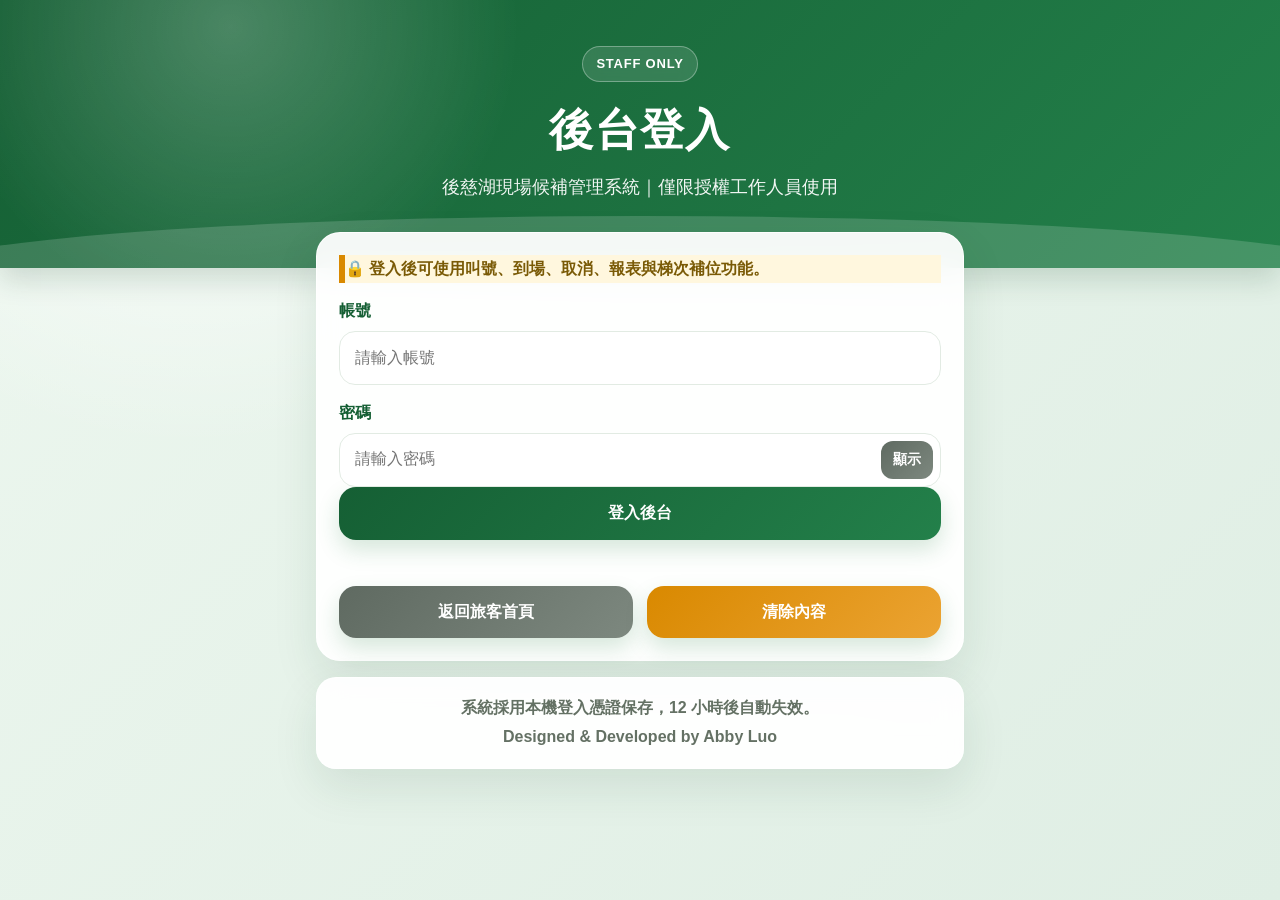
==== admin-login.html @ 8aed7c6f "Redesign admin login v14" ====
<!--
Houcihu Onsite Waitlist System
admin-login.html v14 Field Pro
Designed & Developed by Abby Luo
-->
<!DOCTYPE html>
<html lang="zh-Hant">
<head>
<meta charset="utf-8">
<meta name="viewport" content="width=device-width,initial-scale=1,viewport-fit=cover">
<meta name="theme-color" content="#155f34">
<meta name="author" content="Abby Luo">
<title>後慈湖｜後台登入</title>
<link rel="stylesheet" href="theme.css?v=14">
</head>
<body>
<header class="hero">
  <div class="hero__kicker">STAFF ONLY</div>
  <h1>後台登入</h1>
  <p>後慈湖現場候補管理系統｜僅限授權工作人員使用</p>
</header>

<main class="wrap narrow">
  <section class="card">
    <div class="notice" style="margin-bottom:16px">
      🔒 登入後可使用叫號、到場、取消、報表與梯次補位功能。
    </div>

    <form id="loginForm" novalidate>
      <div class="field">
        <label for="user">帳號</label>
        <input type="text" id="user" placeholder="請輸入帳號" autocomplete="username" required>
      </div>

      <div class="field">
        <label for="pass">密碼</label>
        <div style="position:relative">
          <input type="password" id="pass" placeholder="請輸入密碼" autocomplete="current-password" required style="padding-right:68px">
          <button type="button" class="smallbtn gray" onclick="togglePass()" style="position:absolute;right:8px;top:8px;min-height:38px;box-shadow:none">顯示</button>
        </div>
      </div>

      <button class="block" type="submit" id="loginBtn">登入後台</button>
    </form>

    <div id="msg" class="sub" style="min-height:24px;font-weight:950"></div>

    <div class="grid two" style="margin-top:14px">
      <a class="btn block gray" href="visitor.html">返回旅客首頁</a>
      <button type="button" class="block orange" onclick="clearBox()">清除內容</button>
    </div>
  </section>

  <section class="card compact">
    <div class="muted" style="text-align:center;font-weight:800;line-height:1.8">
      系統採用本機登入憑證保存，12 小時後自動失效。<br>
      Designed & Developed by Abby Luo
    </div>
  </section>
</main>

<script>
const ADMIN_USER = "admin";
const ADMIN_PASS = "1234";
const form = document.getElementById("loginForm");
const msg = document.getElementById("msg");
const loginBtn = document.getElementById("loginBtn");

(function autoCheck(){
  try{
    const raw = localStorage.getItem("houcihu_admin_token");
    if(!raw) return;
    const token = JSON.parse(raw);
    if(token.auth && Date.now() < token.expire){
      location.href = "admin.html";
    }
  }catch(error){
    localStorage.removeItem("houcihu_admin_token");
  }
})();

function showMsg(text, color){
  msg.innerText = text;
  msg.style.color = color;
}

function createToken(){
  const now = Date.now();
  localStorage.setItem("houcihu_admin_token", JSON.stringify({
    auth:true,
    time:now,
    expire:now + 12 * 60 * 60 * 1000
  }));
  localStorage.setItem("houcihu_admin_login", "yes");
}

function togglePass(){
  const p = document.getElementById("pass");
  const btn = event.currentTarget;
  p.type = p.type === "password" ? "text" : "password";
  btn.innerText = p.type === "password" ? "顯示" : "隱藏";
}

function clearBox(){
  document.getElementById("user").value = "";
  document.getElementById("pass").value = "";
  showMsg("", "#647164");
}

form.addEventListener("submit", function(event){
  event.preventDefault();
  const user = document.getElementById("user").value.trim();
  const pass = document.getElementById("pass").value.trim();

  loginBtn.disabled = true;
  loginBtn.innerText = "驗證中...";

  setTimeout(() => {
    if(user === ADMIN_USER && pass === ADMIN_PASS){
      createToken();
      showMsg("登入成功，跳轉中...", "#155f34");
      loginBtn.innerText = "登入成功";
      setTimeout(() => location.href = "admin.html", 450);
      return;
    }
    showMsg("帳號或密碼錯誤", "#cf2f2f");
    loginBtn.disabled = false;
    loginBtn.innerText = "登入後台";
  }, 350);
});
</script>
</body>
</html>
---- theme.css ----
/*
Houcihu Onsite Waitlist System
Unified visual system v14 Field Pro
Designed & Developed by Abby Luo
*/
:root{
  --forest:#155f34;
  --forest-2:#23804a;
  --forest-3:#e9f7ed;
  --lake:#2563c9;
  --sun:#d98900;
  --danger:#cf2f2f;
  --ink:#172617;
  --muted:#647164;
  --line:#e2ebe3;
  --paper:#ffffff;
  --bg-1:#edf7ef;
  --bg-2:#dfeee4;
  --soft:#f7fbf8;
  --shadow:0 18px 45px rgba(22,67,37,.10);
  --shadow-soft:0 10px 24px rgba(22,67,37,.08);
  --radius:24px;
  --radius-sm:16px;
  --safe-bottom:env(safe-area-inset-bottom,0px);
}
*{box-sizing:border-box;-webkit-tap-highlight-color:transparent}
html{font-size:16px;scroll-behavior:smooth}
body{
  margin:0;
  min-height:100vh;
  font-family:-apple-system,BlinkMacSystemFont,"Segoe UI","Noto Sans TC","Microsoft JhengHei",sans-serif;
  color:var(--ink);
  background:
    radial-gradient(circle at 15% 0%,rgba(255,255,255,.95),rgba(255,255,255,0) 28rem),
    linear-gradient(135deg,var(--bg-1),var(--bg-2));
  background-attachment:fixed;
  line-height:1.55;
}
a{color:inherit}
button,input,select{font:inherit}
button{touch-action:manipulation}
.hero{
  position:relative;
  overflow:hidden;
  color:#fff;
  text-align:center;
  padding:46px 18px 66px;
  background:
    radial-gradient(circle at 18% 10%,rgba(255,255,255,.22),transparent 18rem),
    linear-gradient(135deg,var(--forest),var(--forest-2));
  box-shadow:0 12px 26px rgba(15,64,33,.16);
}
.hero:after{
  content:"";
  position:absolute;
  inset:auto -8% -68px -8%;
  height:120px;
  background:rgba(255,255,255,.16);
  border-radius:50% 50% 0 0;
}
.hero__kicker{
  display:inline-flex;
  align-items:center;
  gap:8px;
  padding:7px 13px;
  border:1px solid rgba(255,255,255,.32);
  border-radius:999px;
  background:rgba(255,255,255,.12);
  font-size:13px;
  font-weight:900;
  letter-spacing:.06em;
  backdrop-filter:blur(8px);
}
.hero h1{position:relative;margin:14px 0 0;font-size:clamp(28px,5vw,44px);font-weight:950;letter-spacing:.03em;z-index:1}
.hero p{position:relative;margin:10px auto 0;max-width:720px;font-size:clamp(15px,2.2vw,18px);opacity:.94;z-index:1}
.wrap{width:min(1040px,100%);margin:-36px auto 0;padding:0 16px 32px;position:relative;z-index:2}
.wrap.narrow{width:min(680px,100%)}
.card{
  background:rgba(255,255,255,.94);
  border:1px solid rgba(255,255,255,.85);
  border-radius:var(--radius);
  padding:22px;
  margin-bottom:16px;
  box-shadow:var(--shadow);
  backdrop-filter:blur(14px);
}
.card.compact{padding:16px;border-radius:20px}
.section-title{display:flex;align-items:center;justify-content:space-between;gap:12px;margin:0 0 14px}
.section-title h2,h2.section-title{margin:0;color:var(--forest);font-size:22px;font-weight:950}
.muted{color:var(--muted)}
.notice{
  border-left:6px solid var(--sun);
  background:#fff7de;
  color:#7a5a06;
  font-weight:850;
  line-height:1.75;
}
.notice.danger{border-left-color:var(--danger);background:#fff0f0;color:#8c2020}
.grid{display:grid;gap:14px}.grid.two{grid-template-columns:repeat(2,minmax(0,1fr))}.grid.three{grid-template-columns:repeat(3,minmax(0,1fr))}.grid.four{grid-template-columns:repeat(4,minmax(0,1fr))}.grid.auto{grid-template-columns:repeat(auto-fit,minmax(190px,1fr))}
.kpi{display:flex;flex-direction:column;gap:6px;min-height:112px;justify-content:center}
.kpi span{color:var(--muted);font-weight:850;font-size:14px}.kpi b{font-size:clamp(30px,6vw,46px);font-weight:950;line-height:1}.kpi small{color:var(--muted);font-weight:750}
.big-number{font-size:clamp(62px,15vw,148px);font-weight:950;line-height:.95;text-align:center;color:var(--forest);letter-spacing:.02em;font-variant-numeric:tabular-nums}.big-number.flash{animation:pulse .7s ease}
.sub{text-align:center;color:var(--muted);font-weight:850;margin-top:8px}
.btn,button.btn,button{
  display:inline-flex;
  align-items:center;
  justify-content:center;
  gap:8px;
  min-height:52px;
  border:0;
  border-radius:17px;
  padding:14px 18px;
  color:#fff!important;
  -webkit-text-fill-color:#fff;
  background:linear-gradient(135deg,var(--forest),var(--forest-2));
  font-weight:950;
  text-decoration:none;
  cursor:pointer;
  box-shadow:0 10px 22px rgba(31,122,63,.18);
  transition:transform .14s ease,opacity .14s ease,box-shadow .14s ease;
}
.btn:active,button:active{transform:translateY(1px) scale(.985);box-shadow:0 6px 14px rgba(31,122,63,.14)}
button:disabled,.btn.disabled{opacity:.62;cursor:not-allowed}.btn.block,button.block{width:100%;display:flex}.btn.big,button.big{min-height:86px;font-size:20px;border-radius:22px;flex-direction:column}.btn small{display:block;font-size:12px;font-weight:700;opacity:.92;margin-top:3px}.blue{background:linear-gradient(135deg,#2563c9,#4383e3)!important}.orange{background:linear-gradient(135deg,#d98900,#eba332)!important}.red{background:linear-gradient(135deg,#cf2f2f,#e45a5a)!important}.gray{background:linear-gradient(135deg,#5f6a61,#7d887f)!important}
.field{margin:16px 0 0}.field label{display:block;margin-bottom:7px;color:var(--forest);font-weight:950}.field input,.field select{width:100%;min-height:54px;border:1px solid var(--line);border-radius:16px;background:#fff;padding:13px 15px;font-size:16px;outline:none;transition:border-color .16s ease,box-shadow .16s ease}.field input:focus,.field select:focus{border-color:var(--forest-2);box-shadow:0 0 0 4px rgba(35,128,74,.12)}
.choice-box{display:grid;gap:10px;margin-top:14px;padding:14px;border:1px solid var(--line);border-radius:18px;background:var(--soft)}.choice-box label{display:flex;gap:10px;align-items:flex-start;font-weight:800;color:#2f3b2f}.choice-box input{width:auto;margin-top:5px}
.table-wrap{overflow:auto;border-radius:18px;border:1px solid var(--line)}
table{width:100%;border-collapse:collapse;background:#fff;min-width:760px}th,td{padding:12px;border-bottom:1px solid var(--line);text-align:center;vertical-align:middle}th{background:#f3faf5;color:var(--forest);font-weight:950;position:sticky;top:0}tr:last-child td{border-bottom:0}.row-actions{display:flex;gap:8px;justify-content:center;flex-wrap:wrap}.smallbtn{min-height:38px;padding:8px 12px;border-radius:12px;font-size:14px;box-shadow:none}
.badge{display:inline-flex;align-items:center;justify-content:center;padding:6px 11px;border-radius:999px;font-size:13px;font-weight:950}.badge.waiting{background:#fff4cf;color:#8a6500}.badge.called{background:#e5efff;color:#245ec4}.badge.done{background:#e2f7e8;color:#19733c}.badge.cancel{background:#ffe3e3;color:#b52222}.badge.open{background:#e2f7e8;color:#19733c}.badge.closed{background:#ecefec;color:#647164}
.slot-card{border:1px solid var(--line);background:#fbfffc;border-radius:20px;padding:17px;text-align:center}.slot-card h3{margin:0 0 8px;font-size:22px;font-weight:950}.slot-card .state{font-size:24px;font-weight:950}.greenText{color:var(--forest)!important}.blueText{color:var(--lake)!important}.orangeText{color:var(--sun)!important}.redText{color:var(--danger)!important}.grayText{color:var(--muted)!important}
.mobile-list{display:grid;gap:10px}.list-item{display:flex;justify-content:space-between;gap:12px;align-items:center;border:1px solid var(--line);background:#fff;border-radius:18px;padding:14px;box-shadow:var(--shadow-soft)}.list-no{font-size:27px;font-weight:950;color:var(--forest)}.list-meta{font-size:14px;color:var(--muted);font-weight:750;margin-top:3px}.footer{text-align:center;color:var(--muted);font-size:13px;padding:12px 16px calc(24px + var(--safe-bottom))}
.topbar{display:flex;justify-content:space-between;gap:14px;align-items:flex-start;flex-wrap:wrap}.topbar h1{margin:0;font-size:clamp(28px,4vw,38px);font-weight:950}.searchbox{flex:1;min-width:230px}.searchbox input{width:100%;border:1px solid var(--line);border-radius:16px;padding:14px 16px;outline:none}.side-layout{display:grid;grid-template-columns:260px 1fr;min-height:100vh}.sidebar{background:linear-gradient(180deg,var(--forest),var(--forest-2));color:#fff;padding:24px;position:sticky;top:0;height:100vh}.brand{font-size:27px;font-weight:950;line-height:1.25}.brand small{display:block;margin-top:8px;font-size:13px;opacity:.9}.menu{display:grid;gap:10px;margin-top:24px}.menu a{padding:13px 14px;border-radius:15px;background:rgba(255,255,255,.12);color:#fff;text-decoration:none;font-weight:900}.main{padding:20px}
.calendar{display:grid;grid-template-columns:repeat(7,1fr);gap:8px}.dayname,.day{text-align:center;border-radius:14px;padding:10px 6px}.dayname{background:#f3faf5;color:var(--muted);font-weight:950}.day{min-height:66px;border:1px solid var(--line);display:flex;align-items:center;justify-content:center;flex-direction:column;font-weight:900;background:#fff}.day.today{border:2px solid var(--forest);background:#f1fff5}.day.close{background:#fff1f1;color:var(--danger);border-color:#ffd2d2}.day .note{font-size:12px;margin-top:3px;font-weight:950}
.toast{position:fixed;left:50%;bottom:calc(20px + var(--safe-bottom));transform:translateX(-50%);z-index:9999;padding:12px 16px;border-radius:999px;background:#172617;color:#fff;font-weight:900;box-shadow:var(--shadow);opacity:0;pointer-events:none;transition:.2s}.toast.show{opacity:1;bottom:calc(28px + var(--safe-bottom))}
@keyframes pulse{0%{transform:scale(1)}50%{transform:scale(1.055)}100%{transform:scale(1)}}
@media(max-width:900px){.side-layout{grid-template-columns:1fr}.sidebar{position:relative;height:auto}.menu{grid-template-columns:repeat(2,minmax(0,1fr))}.main{padding:16px}.grid.four,.grid.three{grid-template-columns:repeat(2,minmax(0,1fr))}.wrap{padding-left:14px;padding-right:14px}}
@media(max-width:620px){.hero{padding:34px 14px 58px}.wrap{margin-top:-30px}.card{padding:18px;border-radius:22px}.grid.two,.grid.three,.grid.four,.grid.auto{grid-template-columns:1fr}.btn.big,button.big{min-height:76px}.table-wrap{border-radius:14px}.list-item{align-items:flex-start;flex-direction:column}.row-actions{width:100%;display:grid;grid-template-columns:1fr 1fr}.smallbtn{width:100%}.calendar{gap:5px}.dayname,.day{font-size:13px;padding:8px 3px}.day{min-height:55px}.hero h1{font-size:28px}}
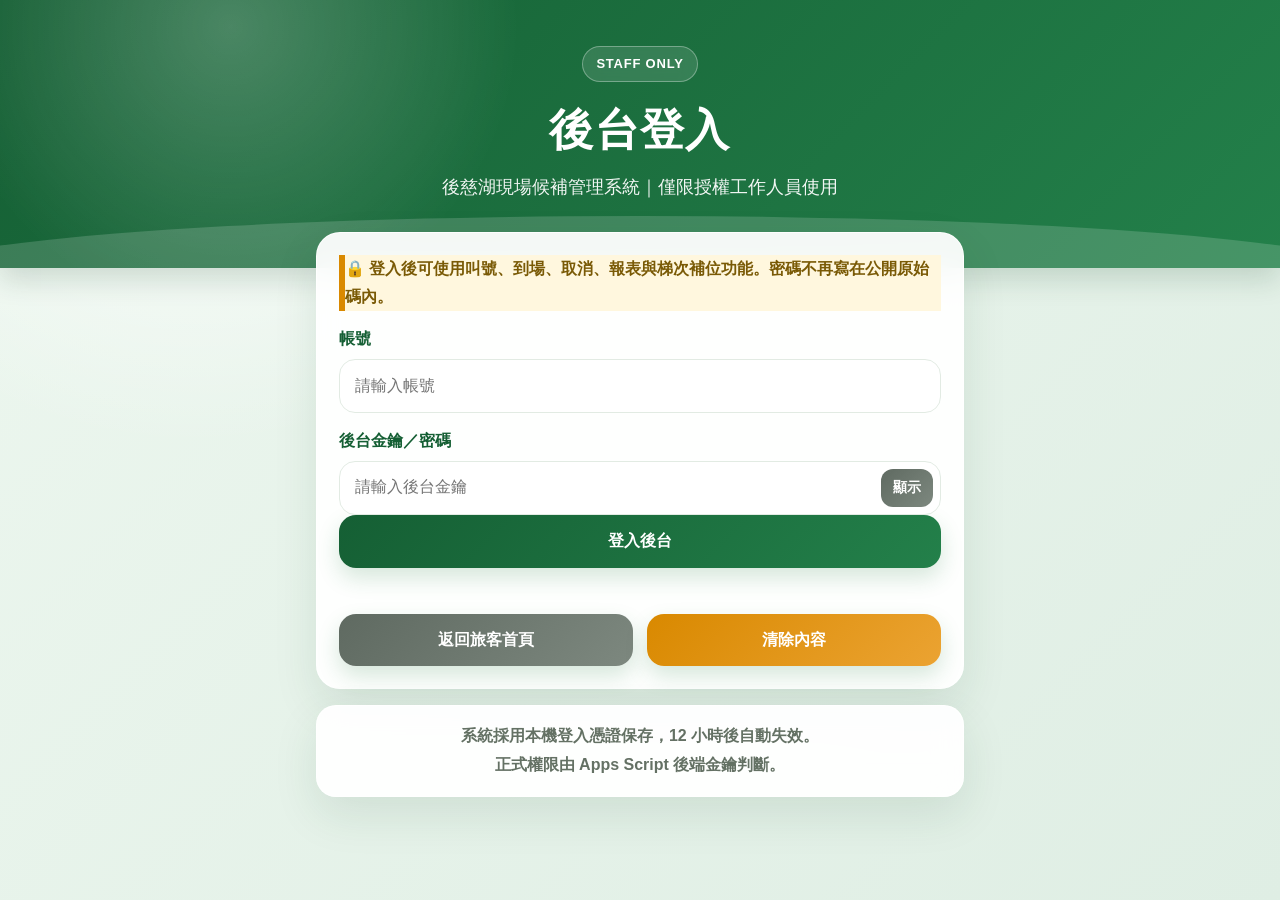
==== commit f298457a: "Remove hardcoded admin password from login page" ====
--- a/admin-login.html
+++ b/admin-login.html
@@ -1,6 +1,6 @@
 <!--
 Houcihu Onsite Waitlist System
-admin-login.html v14 Field Pro
+admin-login.html v14.3 Privacy Guard
 Designed & Developed by Abby Luo
 -->
 <!DOCTYPE html>
@@ -14,119 +14,35 @@
 <link rel="stylesheet" href="theme.css?v=14">
 </head>
 <body>
-<header class="hero">
-  <div class="hero__kicker">STAFF ONLY</div>
-  <h1>後台登入</h1>
-  <p>後慈湖現場候補管理系統｜僅限授權工作人員使用</p>
-</header>
-
+<header class="hero"><div class="hero__kicker">STAFF ONLY</div><h1>後台登入</h1><p>後慈湖現場候補管理系統｜僅限授權工作人員使用</p></header>
 <main class="wrap narrow">
   <section class="card">
-    <div class="notice" style="margin-bottom:16px">
-      🔒 登入後可使用叫號、到場、取消、報表與梯次補位功能。
-    </div>
-
+    <div class="notice" style="margin-bottom:16px">🔒 登入後可使用叫號、到場、取消、報表與梯次補位功能。密碼不再寫在公開原始碼內。</div>
     <form id="loginForm" novalidate>
-      <div class="field">
-        <label for="user">帳號</label>
-        <input type="text" id="user" placeholder="請輸入帳號" autocomplete="username" required>
-      </div>
-
-      <div class="field">
-        <label for="pass">密碼</label>
-        <div style="position:relative">
-          <input type="password" id="pass" placeholder="請輸入密碼" autocomplete="current-password" required style="padding-right:68px">
-          <button type="button" class="smallbtn gray" onclick="togglePass()" style="position:absolute;right:8px;top:8px;min-height:38px;box-shadow:none">顯示</button>
-        </div>
-      </div>
-
+      <div class="field"><label for="user">帳號</label><input type="text" id="user" placeholder="請輸入帳號" autocomplete="username" required></div>
+      <div class="field"><label for="pass">後台金鑰／密碼</label><div style="position:relative"><input type="password" id="pass" placeholder="請輸入後台金鑰" autocomplete="current-password" required style="padding-right:68px"><button type="button" class="smallbtn gray" onclick="togglePass(event)" style="position:absolute;right:8px;top:8px;min-height:38px;box-shadow:none">顯示</button></div></div>
       <button class="block" type="submit" id="loginBtn">登入後台</button>
     </form>
-
     <div id="msg" class="sub" style="min-height:24px;font-weight:950"></div>
-
-    <div class="grid two" style="margin-top:14px">
-      <a class="btn block gray" href="visitor.html">返回旅客首頁</a>
-      <button type="button" class="block orange" onclick="clearBox()">清除內容</button>
-    </div>
+    <div class="grid two" style="margin-top:14px"><a class="btn block gray" href="visitor.html">返回旅客首頁</a><button type="button" class="block orange" onclick="clearBox()">清除內容</button></div>
   </section>
-
-  <section class="card compact">
-    <div class="muted" style="text-align:center;font-weight:800;line-height:1.8">
-      系統採用本機登入憑證保存，12 小時後自動失效。<br>
-      Designed & Developed by Abby Luo
-    </div>
-  </section>
+  <section class="card compact"><div class="muted" style="text-align:center;font-weight:800;line-height:1.8">系統採用本機登入憑證保存，12 小時後自動失效。<br>正式權限由 Apps Script 後端金鑰判斷。</div></section>
 </main>
-
 <script>
-const ADMIN_USER = "admin";
-const ADMIN_PASS = "1234";
-const form = document.getElementById("loginForm");
-const msg = document.getElementById("msg");
-const loginBtn = document.getElementById("loginBtn");
-
-(function autoCheck(){
-  try{
-    const raw = localStorage.getItem("houcihu_admin_token");
-    if(!raw) return;
-    const token = JSON.parse(raw);
-    if(token.auth && Date.now() < token.expire){
-      location.href = "admin.html";
-    }
-  }catch(error){
-    localStorage.removeItem("houcihu_admin_token");
-  }
-})();
-
-function showMsg(text, color){
-  msg.innerText = text;
-  msg.style.color = color;
-}
-
-function createToken(){
-  const now = Date.now();
-  localStorage.setItem("houcihu_admin_token", JSON.stringify({
-    auth:true,
-    time:now,
-    expire:now + 12 * 60 * 60 * 1000
-  }));
-  localStorage.setItem("houcihu_admin_login", "yes");
-}
-
-function togglePass(){
-  const p = document.getElementById("pass");
-  const btn = event.currentTarget;
-  p.type = p.type === "password" ? "text" : "password";
-  btn.innerText = p.type === "password" ? "顯示" : "隱藏";
-}
-
-function clearBox(){
-  document.getElementById("user").value = "";
-  document.getElementById("pass").value = "";
-  showMsg("", "#647164");
-}
-
+const form = document.getElementById("loginForm"); const msg = document.getElementById("msg"); const loginBtn = document.getElementById("loginBtn");
+(function autoCheck(){ try{ const raw = localStorage.getItem("houcihu_admin_token"); if(!raw) return; const token = JSON.parse(raw); if(token.auth && Date.now() < token.expire && token.apiKey){ location.href = "admin.html"; } }catch(error){ localStorage.removeItem("houcihu_admin_token"); localStorage.removeItem("houcihu_admin_api_key"); } })();
+function showMsg(text, color){ msg.innerText = text; msg.style.color = color; }
+function createToken(apiKey){ const now = Date.now(); localStorage.setItem("houcihu_admin_token", JSON.stringify({ auth:true, time:now, expire:now + 12 * 60 * 60 * 1000, apiKey })); localStorage.setItem("houcihu_admin_api_key", apiKey); localStorage.setItem("houcihu_admin_login", "yes"); }
+function togglePass(event){ const p = document.getElementById("pass"); const btn = event.currentTarget; p.type = p.type === "password" ? "text" : "password"; btn.innerText = p.type === "password" ? "顯示" : "隱藏"; }
+function clearBox(){ document.getElementById("user").value = ""; document.getElementById("pass").value = ""; showMsg("", "#647164"); }
 form.addEventListener("submit", function(event){
   event.preventDefault();
-  const user = document.getElementById("user").value.trim();
-  const pass = document.getElementById("pass").value.trim();
-
-  loginBtn.disabled = true;
-  loginBtn.innerText = "驗證中...";
-
-  setTimeout(() => {
-    if(user === ADMIN_USER && pass === ADMIN_PASS){
-      createToken();
-      showMsg("登入成功，跳轉中...", "#155f34");
-      loginBtn.innerText = "登入成功";
-      setTimeout(() => location.href = "admin.html", 450);
-      return;
-    }
-    showMsg("帳號或密碼錯誤", "#cf2f2f");
-    loginBtn.disabled = false;
-    loginBtn.innerText = "登入後台";
-  }, 350);
+  const user = document.getElementById("user").value.trim(); const pass = document.getElementById("pass").value.trim();
+  if(!user || !pass){ showMsg("請輸入帳號與後台金鑰", "#cf2f2f"); return; }
+  loginBtn.disabled = true; loginBtn.innerText = "登入中...";
+  createToken(pass);
+  showMsg("登入資料已保存，進入後台後由後端驗證權限。", "#155f34");
+  setTimeout(() => location.href = "admin.html", 450);
 });
 </script>
 </body>
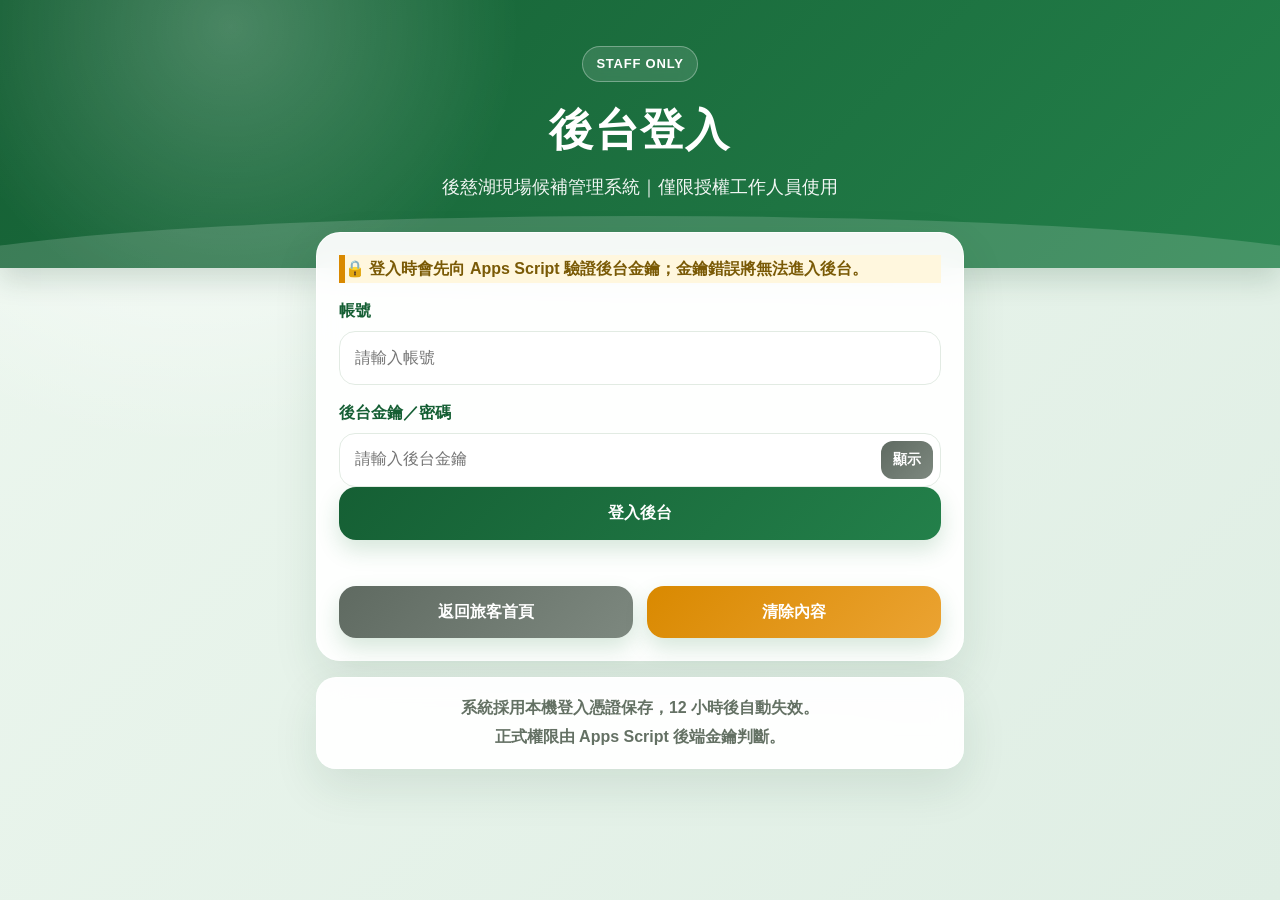
==== commit 89cb87a5: "Verify admin key before login redirect" ====
--- a/admin-login.html
+++ b/admin-login.html
@@ -1,6 +1,6 @@
 <!--
 Houcihu Onsite Waitlist System
-admin-login.html v14.3 Privacy Guard
+admin-login.html v14.4 Privacy Guard
 Designed & Developed by Abby Luo
 -->
 <!DOCTYPE html>
@@ -17,7 +17,7 @@
 <header class="hero"><div class="hero__kicker">STAFF ONLY</div><h1>後台登入</h1><p>後慈湖現場候補管理系統｜僅限授權工作人員使用</p></header>
 <main class="wrap narrow">
   <section class="card">
-    <div class="notice" style="margin-bottom:16px">🔒 登入後可使用叫號、到場、取消、報表與梯次補位功能。密碼不再寫在公開原始碼內。</div>
+    <div class="notice" style="margin-bottom:16px">🔒 登入時會先向 Apps Script 驗證後台金鑰；金鑰錯誤將無法進入後台。</div>
     <form id="loginForm" novalidate>
       <div class="field"><label for="user">帳號</label><input type="text" id="user" placeholder="請輸入帳號" autocomplete="username" required></div>
       <div class="field"><label for="pass">後台金鑰／密碼</label><div style="position:relative"><input type="password" id="pass" placeholder="請輸入後台金鑰" autocomplete="current-password" required style="padding-right:68px"><button type="button" class="smallbtn gray" onclick="togglePass(event)" style="position:absolute;right:8px;top:8px;min-height:38px;box-shadow:none">顯示</button></div></div>
@@ -28,21 +28,81 @@
   </section>
   <section class="card compact"><div class="muted" style="text-align:center;font-weight:800;line-height:1.8">系統採用本機登入憑證保存，12 小時後自動失效。<br>正式權限由 Apps Script 後端金鑰判斷。</div></section>
 </main>
+<script src="sheets.js?v=14.3"></script>
 <script>
-const form = document.getElementById("loginForm"); const msg = document.getElementById("msg"); const loginBtn = document.getElementById("loginBtn");
-(function autoCheck(){ try{ const raw = localStorage.getItem("houcihu_admin_token"); if(!raw) return; const token = JSON.parse(raw); if(token.auth && Date.now() < token.expire && token.apiKey){ location.href = "admin.html"; } }catch(error){ localStorage.removeItem("houcihu_admin_token"); localStorage.removeItem("houcihu_admin_api_key"); } })();
+const form = document.getElementById("loginForm");
+const msg = document.getElementById("msg");
+const loginBtn = document.getElementById("loginBtn");
+
+(function autoCheck(){
+  try{
+    const raw = localStorage.getItem("houcihu_admin_token");
+    if(!raw) return;
+    const token = JSON.parse(raw);
+    if(token.auth && Date.now() < token.expire && token.apiKey){ location.href = "admin.html"; }
+  }catch(error){
+    localStorage.removeItem("houcihu_admin_token");
+    localStorage.removeItem("houcihu_admin_api_key");
+  }
+})();
+
 function showMsg(text, color){ msg.innerText = text; msg.style.color = color; }
-function createToken(apiKey){ const now = Date.now(); localStorage.setItem("houcihu_admin_token", JSON.stringify({ auth:true, time:now, expire:now + 12 * 60 * 60 * 1000, apiKey })); localStorage.setItem("houcihu_admin_api_key", apiKey); localStorage.setItem("houcihu_admin_login", "yes"); }
-function togglePass(event){ const p = document.getElementById("pass"); const btn = event.currentTarget; p.type = p.type === "password" ? "text" : "password"; btn.innerText = p.type === "password" ? "顯示" : "隱藏"; }
-function clearBox(){ document.getElementById("user").value = ""; document.getElementById("pass").value = ""; showMsg("", "#647164"); }
-form.addEventListener("submit", function(event){
+function createToken(apiKey){
+  const now = Date.now();
+  localStorage.setItem("houcihu_admin_token", JSON.stringify({ auth:true, time:now, expire:now + 12 * 60 * 60 * 1000, apiKey }));
+  localStorage.setItem("houcihu_admin_api_key", apiKey);
+  localStorage.setItem("houcihu_admin_login", "yes");
+}
+function clearToken(){
+  localStorage.removeItem("houcihu_admin_token");
+  localStorage.removeItem("houcihu_admin_api_key");
+  localStorage.removeItem("houcihu_admin_login");
+}
+function togglePass(event){
+  const p = document.getElementById("pass");
+  const btn = event.currentTarget;
+  p.type = p.type === "password" ? "text" : "password";
+  btn.innerText = p.type === "password" ? "顯示" : "隱藏";
+}
+function clearBox(){
+  document.getElementById("user").value = "";
+  document.getElementById("pass").value = "";
+  showMsg("", "#647164");
+}
+async function verifyAdminKey(apiKey){
+  const result = await apiGet({ mode:"queue", key:apiKey }, 0);
+  return Array.isArray(result) && Array.isArray(result[0]) && result[0].includes("號碼") && result[0].includes("電話");
+}
+
+form.addEventListener("submit", async function(event){
   event.preventDefault();
-  const user = document.getElementById("user").value.trim(); const pass = document.getElementById("pass").value.trim();
+  const user = document.getElementById("user").value.trim();
+  const pass = document.getElementById("pass").value.trim();
   if(!user || !pass){ showMsg("請輸入帳號與後台金鑰", "#cf2f2f"); return; }
-  loginBtn.disabled = true; loginBtn.innerText = "登入中...";
-  createToken(pass);
-  showMsg("登入資料已保存，進入後台後由後端驗證權限。", "#155f34");
-  setTimeout(() => location.href = "admin.html", 450);
+
+  clearToken();
+  loginBtn.disabled = true;
+  loginBtn.innerText = "驗證中...";
+  showMsg("正在驗證後台金鑰...", "#647164");
+
+  try{
+    const ok = await verifyAdminKey(pass);
+    if(!ok){
+      showMsg("後台金鑰錯誤，無法進入後台", "#cf2f2f");
+      loginBtn.disabled = false;
+      loginBtn.innerText = "登入後台";
+      return;
+    }
+    createToken(pass);
+    showMsg("驗證成功，跳轉中...", "#155f34");
+    loginBtn.innerText = "登入成功";
+    setTimeout(() => location.href = "admin.html", 450);
+  }catch(error){
+    console.warn(error);
+    showMsg("驗證失敗，請確認網路或 Apps Script 部署狀態", "#cf2f2f");
+    loginBtn.disabled = false;
+    loginBtn.innerText = "登入後台";
+  }
 });
 </script>
 </body>
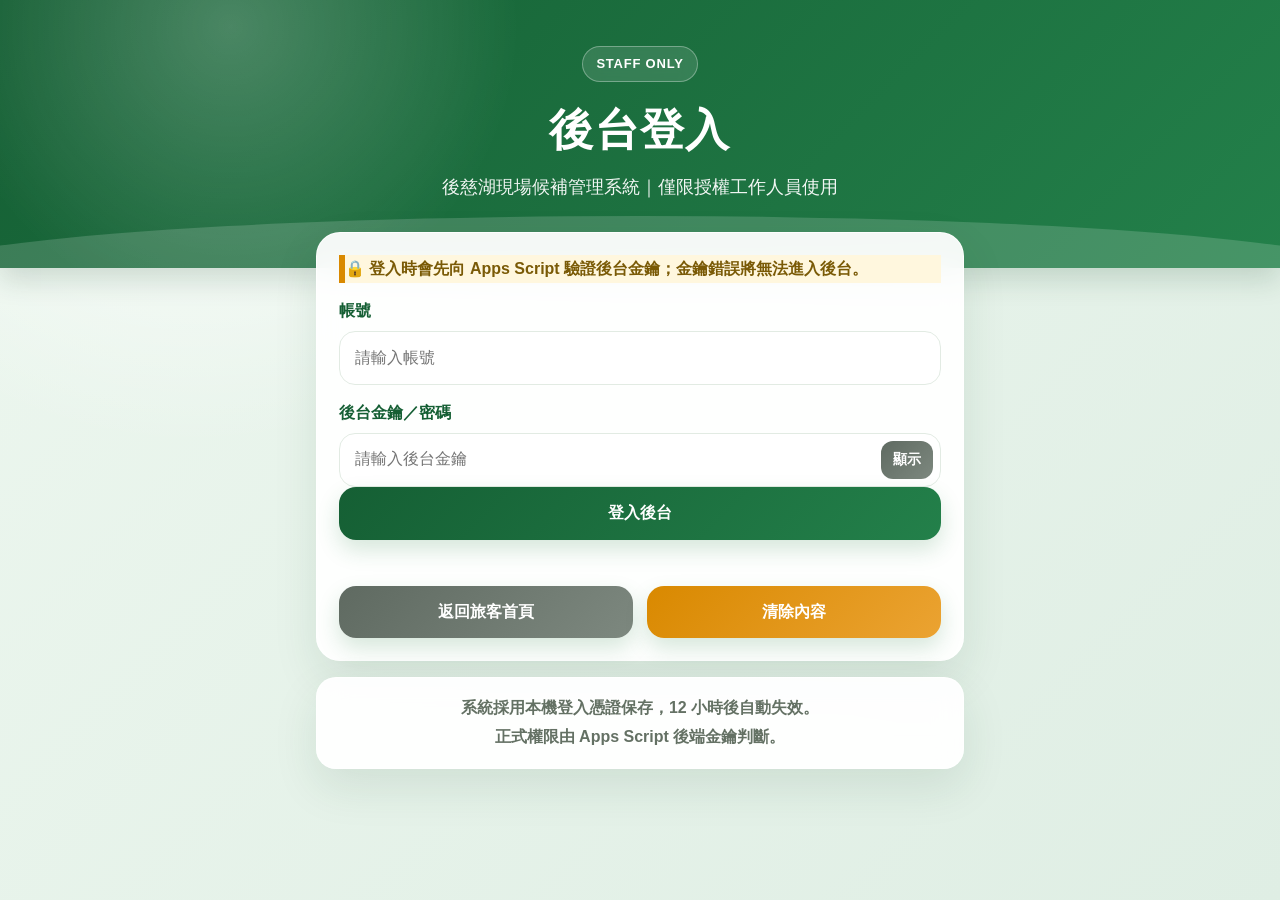
==== commit fadb477c: "Fix admin login button click handling" ====
--- a/admin-login.html
+++ b/admin-login.html
@@ -1,6 +1,6 @@
 <!--
 Houcihu Onsite Waitlist System
-admin-login.html v14.4 Privacy Guard
+admin-login.html v14.5 Login Button Fix
 Designed & Developed by Abby Luo
 -->
 <!DOCTYPE html>
@@ -12,16 +12,23 @@
 <meta name="author" content="Abby Luo">
 <title>後慈湖｜後台登入</title>
 <link rel="stylesheet" href="theme.css?v=14">
+<style>
+  #loginBtn{position:relative;z-index:5;pointer-events:auto;touch-action:manipulation;-webkit-user-select:none;user-select:none}
+  #loginForm{position:relative;z-index:3}
+  .password-wrap{position:relative}
+  .password-wrap input{padding-right:76px!important}
+  .password-wrap .showpass{position:absolute;right:8px;top:8px;min-height:38px;box-shadow:none;z-index:6;pointer-events:auto}
+</style>
 </head>
 <body>
 <header class="hero"><div class="hero__kicker">STAFF ONLY</div><h1>後台登入</h1><p>後慈湖現場候補管理系統｜僅限授權工作人員使用</p></header>
 <main class="wrap narrow">
   <section class="card">
     <div class="notice" style="margin-bottom:16px">🔒 登入時會先向 Apps Script 驗證後台金鑰；金鑰錯誤將無法進入後台。</div>
-    <form id="loginForm" novalidate>
+    <form id="loginForm" novalidate onsubmit="return handleLogin(event)">
       <div class="field"><label for="user">帳號</label><input type="text" id="user" placeholder="請輸入帳號" autocomplete="username" required></div>
-      <div class="field"><label for="pass">後台金鑰／密碼</label><div style="position:relative"><input type="password" id="pass" placeholder="請輸入後台金鑰" autocomplete="current-password" required style="padding-right:68px"><button type="button" class="smallbtn gray" onclick="togglePass(event)" style="position:absolute;right:8px;top:8px;min-height:38px;box-shadow:none">顯示</button></div></div>
-      <button class="block" type="submit" id="loginBtn">登入後台</button>
+      <div class="field"><label for="pass">後台金鑰／密碼</label><div class="password-wrap"><input type="password" id="pass" placeholder="請輸入後台金鑰" autocomplete="current-password" required><button type="button" class="smallbtn gray showpass" onclick="togglePass(event)">顯示</button></div></div>
+      <button class="block" type="button" id="loginBtn" onclick="handleLogin(event)">登入後台</button>
     </form>
     <div id="msg" class="sub" style="min-height:24px;font-weight:950"></div>
     <div class="grid two" style="margin-top:14px"><a class="btn block gray" href="visitor.html">返回旅客首頁</a><button type="button" class="block orange" onclick="clearBox()">清除內容</button></div>
@@ -33,6 +40,16 @@
 const form = document.getElementById("loginForm");
 const msg = document.getElementById("msg");
 const loginBtn = document.getElementById("loginBtn");
+let loginBusy = false;
+
+function resetLoginButton(){
+  loginBusy = false;
+  loginBtn.disabled = false;
+  loginBtn.removeAttribute("disabled");
+  loginBtn.innerText = "登入後台";
+}
+
+resetLoginButton();
 
 (function autoCheck(){
   try{
@@ -59,6 +76,8 @@
   localStorage.removeItem("houcihu_admin_login");
 }
 function togglePass(event){
+  event.preventDefault();
+  event.stopPropagation();
   const p = document.getElementById("pass");
   const btn = event.currentTarget;
   p.type = p.type === "password" ? "text" : "password";
@@ -68,19 +87,26 @@
   document.getElementById("user").value = "";
   document.getElementById("pass").value = "";
   showMsg("", "#647164");
+  resetLoginButton();
 }
 async function verifyAdminKey(apiKey){
   const result = await apiGet({ mode:"queue", key:apiKey }, 0);
   return Array.isArray(result) && Array.isArray(result[0]) && result[0].includes("號碼") && result[0].includes("電話");
 }
 
-form.addEventListener("submit", async function(event){
-  event.preventDefault();
+async function handleLogin(event){
+  if(event){
+    event.preventDefault();
+    event.stopPropagation();
+  }
+  if(loginBusy) return false;
+
   const user = document.getElementById("user").value.trim();
   const pass = document.getElementById("pass").value.trim();
-  if(!user || !pass){ showMsg("請輸入帳號與後台金鑰", "#cf2f2f"); return; }
+  if(!user || !pass){ showMsg("請輸入帳號與後台金鑰", "#cf2f2f"); return false; }
 
   clearToken();
+  loginBusy = true;
   loginBtn.disabled = true;
   loginBtn.innerText = "驗證中...";
   showMsg("正在驗證後台金鑰...", "#647164");
@@ -89,21 +115,26 @@
     const ok = await verifyAdminKey(pass);
     if(!ok){
       showMsg("後台金鑰錯誤，無法進入後台", "#cf2f2f");
-      loginBtn.disabled = false;
-      loginBtn.innerText = "登入後台";
-      return;
+      resetLoginButton();
+      return false;
     }
     createToken(pass);
     showMsg("驗證成功，跳轉中...", "#155f34");
     loginBtn.innerText = "登入成功";
-    setTimeout(() => location.href = "admin.html", 450);
+    setTimeout(function(){ location.href = "admin.html"; }, 350);
   }catch(error){
     console.warn(error);
     showMsg("驗證失敗，請確認網路或 Apps Script 部署狀態", "#cf2f2f");
-    loginBtn.disabled = false;
-    loginBtn.innerText = "登入後台";
+    resetLoginButton();
   }
+  return false;
+}
+
+form.addEventListener("submit", handleLogin);
+loginBtn.addEventListener("click", handleLogin);
+document.getElementById("pass").addEventListener("keydown", function(event){
+  if(event.key === "Enter") handleLogin(event);
 });
 </script>
 </body>
-</html>
+</html>
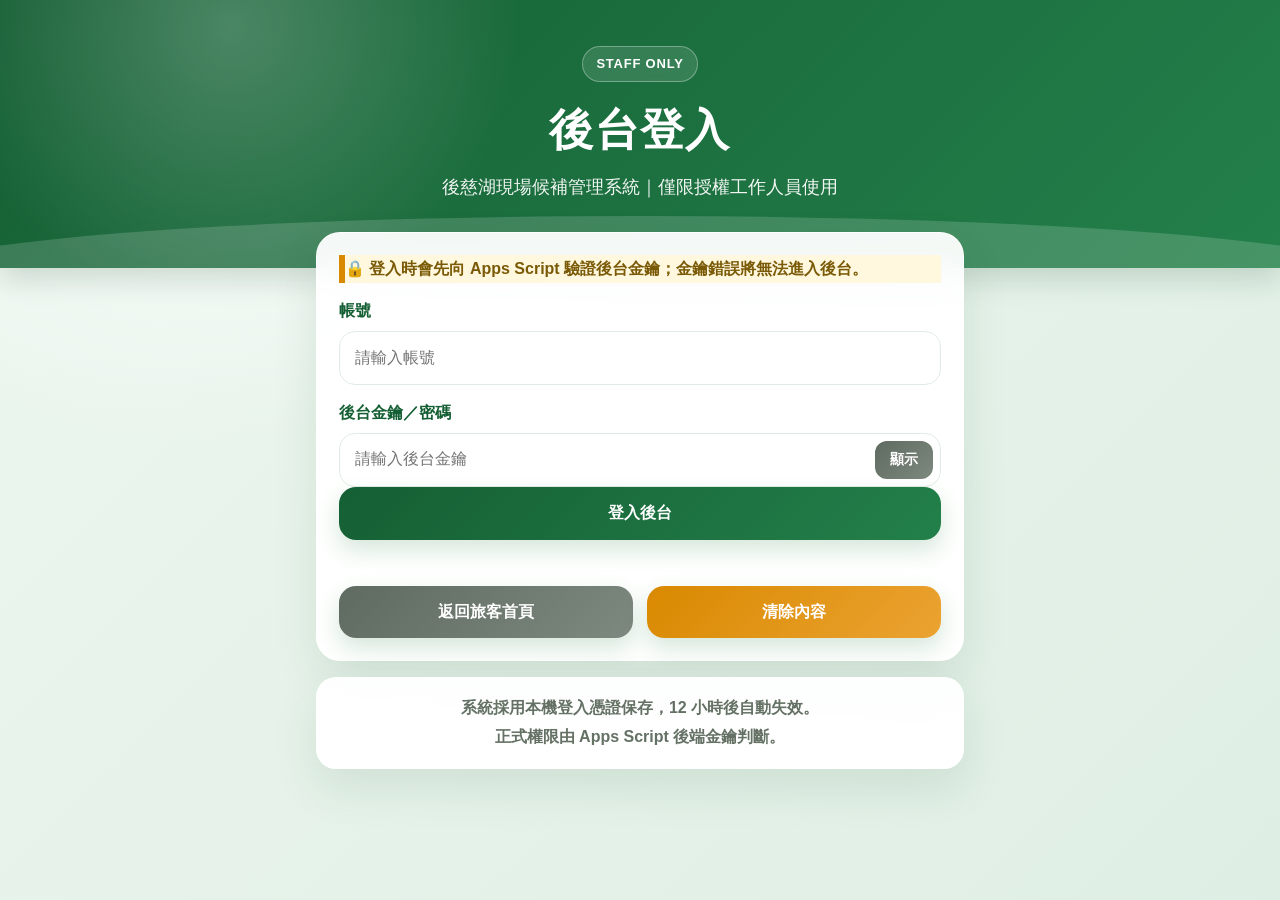
==== commit 50c0b7dc: "Fix mobile show password button width" ====
--- a/admin-login.html
+++ b/admin-login.html
@@ -1,6 +1,6 @@
 <!--
 Houcihu Onsite Waitlist System
-admin-login.html v14.5 Login Button Fix
+admin-login.html v14.6 Mobile Show Button Fix
 Designed & Developed by Abby Luo
 -->
 <!DOCTYPE html>
@@ -16,8 +16,22 @@
   #loginBtn{position:relative;z-index:5;pointer-events:auto;touch-action:manipulation;-webkit-user-select:none;user-select:none}
   #loginForm{position:relative;z-index:3}
   .password-wrap{position:relative}
-  .password-wrap input{padding-right:76px!important}
-  .password-wrap .showpass{position:absolute;right:8px;top:8px;min-height:38px;box-shadow:none;z-index:6;pointer-events:auto}
+  .password-wrap input{padding-right:82px!important}
+  .password-wrap .showpass{
+    position:absolute!important;
+    right:8px!important;
+    top:8px!important;
+    width:auto!important;
+    min-width:58px!important;
+    max-width:66px!important;
+    min-height:38px!important;
+    padding:8px 10px!important;
+    border-radius:12px!important;
+    box-shadow:none!important;
+    z-index:6!important;
+    pointer-events:auto!important;
+    display:inline-flex!important;
+  }
 </style>
 </head>
 <body>
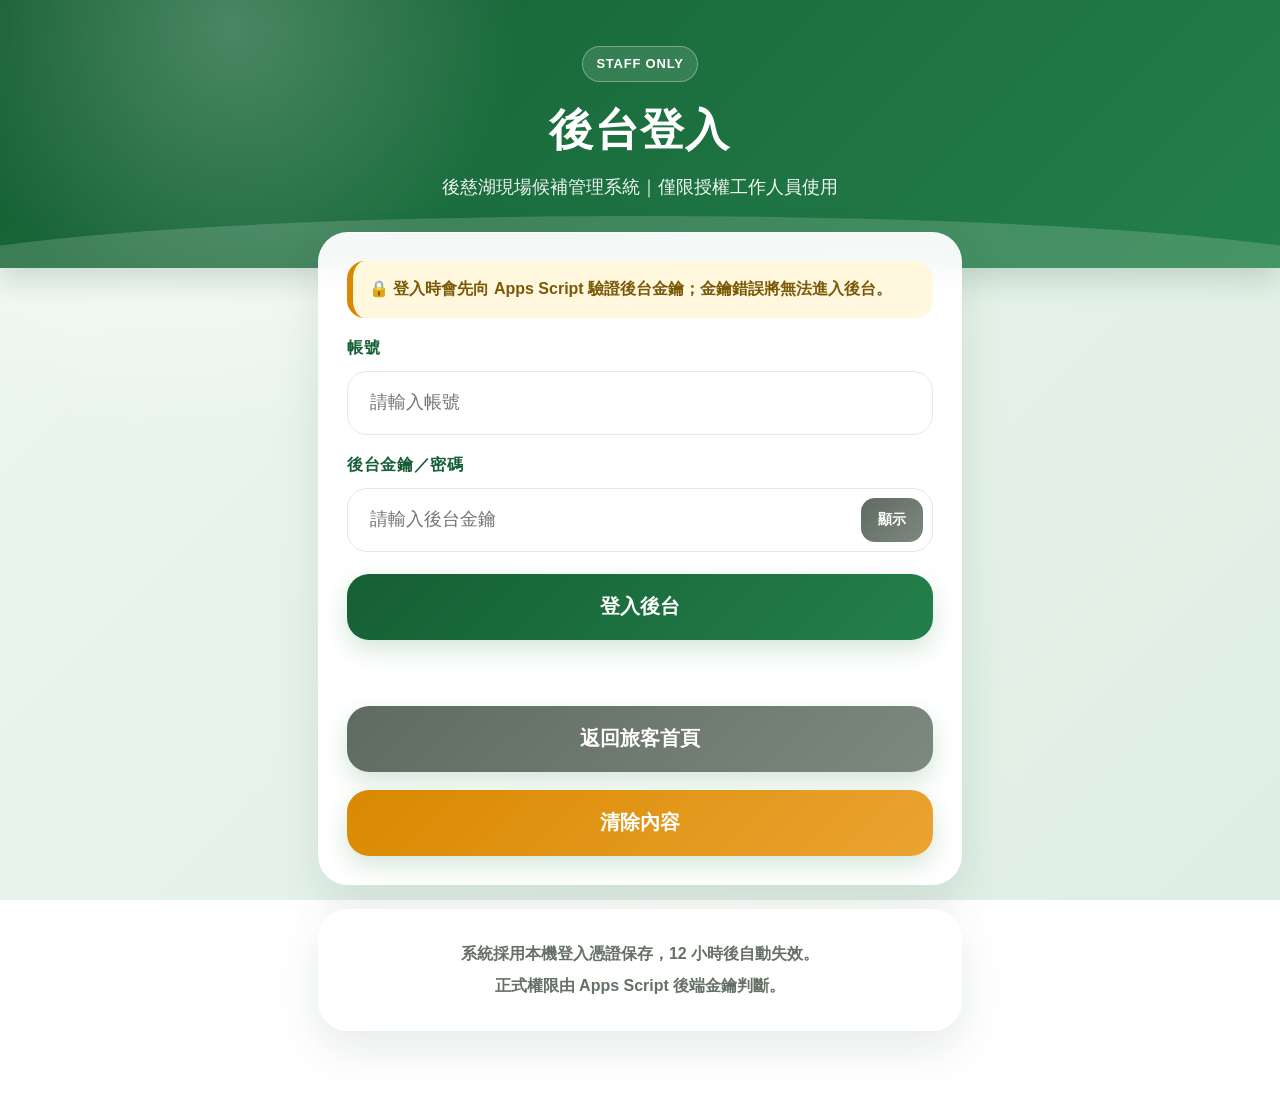
==== commit 95d69f12: "Improve mobile spacing on admin login page" ====
--- a/admin-login.html
+++ b/admin-login.html
@@ -1,6 +1,6 @@
 <!--
 Houcihu Onsite Waitlist System
-admin-login.html v14.6 Mobile Show Button Fix
+admin-login.html v14.7 Mobile Spacing Fix
 Designed & Developed by Abby Luo
 -->
 <!DOCTYPE html>
@@ -13,24 +13,75 @@
 <title>後慈湖｜後台登入</title>
 <link rel="stylesheet" href="theme.css?v=14">
 <style>
-  #loginBtn{position:relative;z-index:5;pointer-events:auto;touch-action:manipulation;-webkit-user-select:none;user-select:none}
-  #loginForm{position:relative;z-index:3}
+  body{padding-bottom:calc(20px + env(safe-area-inset-bottom))}
+  .wrap.narrow{padding-left:18px!important;padding-right:18px!important}
+  .card{padding:28px!important;border-radius:30px!important}
+  .card + .card{margin-top:24px!important}
+  #loginForm{position:relative;z-index:3;display:flex;flex-direction:column;gap:18px}
+  .field{margin:0!important}
+  .field label{display:block;margin-bottom:10px!important;font-weight:950;letter-spacing:.04em}
+  .field input{min-height:64px!important;border-radius:20px!important;font-size:18px!important;padding:0 22px!important}
   .password-wrap{position:relative}
-  .password-wrap input{padding-right:82px!important}
+  .password-wrap input{padding-right:90px!important}
   .password-wrap .showpass{
     position:absolute!important;
-    right:8px!important;
-    top:8px!important;
+    right:10px!important;
+    top:10px!important;
     width:auto!important;
-    min-width:58px!important;
-    max-width:66px!important;
-    min-height:38px!important;
-    padding:8px 10px!important;
-    border-radius:12px!important;
+    min-width:62px!important;
+    max-width:72px!important;
+    min-height:44px!important;
+    padding:8px 12px!important;
+    border-radius:14px!important;
     box-shadow:none!important;
     z-index:6!important;
     pointer-events:auto!important;
     display:inline-flex!important;
+    align-items:center!important;
+    justify-content:center!important;
+  }
+  #loginBtn{
+    position:relative;
+    z-index:5;
+    pointer-events:auto;
+    touch-action:manipulation;
+    -webkit-user-select:none;
+    user-select:none;
+    min-height:66px!important;
+    margin-top:4px!important;
+    border-radius:22px!important;
+    font-size:20px!important;
+    font-weight:950!important;
+  }
+  #msg{margin:18px 0 20px!important;text-align:center;line-height:1.6!important;min-height:28px!important}
+  .grid.two{
+    display:grid!important;
+    grid-template-columns:1fr!important;
+    gap:18px!important;
+    margin-top:20px!important;
+  }
+  .grid.two .btn,
+  .grid.two button{
+    width:100%!important;
+    min-height:66px!important;
+    margin:0!important;
+    border-radius:22px!important;
+    font-size:20px!important;
+    font-weight:950!important;
+    display:flex!important;
+    align-items:center!important;
+    justify-content:center!important;
+    text-decoration:none!important;
+  }
+  .notice{line-height:1.8!important;border-radius:18px!important;padding:14px 16px!important}
+  .compact{margin-top:24px!important}
+  .compact .muted{font-size:16px!important;line-height:2!important}
+  @media(max-width:560px){
+    .hero{padding-bottom:78px!important}
+    .wrap.narrow{margin-top:-52px!important;padding-left:14px!important;padding-right:14px!important}
+    .card{padding:24px!important;border-radius:28px!important}
+    .grid.two{gap:20px!important}
+    #loginBtn,.grid.two .btn,.grid.two button{min-height:68px!important}
   }
 </style>
 </head>
@@ -38,18 +89,18 @@
 <header class="hero"><div class="hero__kicker">STAFF ONLY</div><h1>後台登入</h1><p>後慈湖現場候補管理系統｜僅限授權工作人員使用</p></header>
 <main class="wrap narrow">
   <section class="card">
-    <div class="notice" style="margin-bottom:16px">🔒 登入時會先向 Apps Script 驗證後台金鑰；金鑰錯誤將無法進入後台。</div>
+    <div class="notice" style="margin-bottom:18px">🔒 登入時會先向 Apps Script 驗證後台金鑰；金鑰錯誤將無法進入後台。</div>
     <form id="loginForm" novalidate onsubmit="return handleLogin(event)">
       <div class="field"><label for="user">帳號</label><input type="text" id="user" placeholder="請輸入帳號" autocomplete="username" required></div>
       <div class="field"><label for="pass">後台金鑰／密碼</label><div class="password-wrap"><input type="password" id="pass" placeholder="請輸入後台金鑰" autocomplete="current-password" required><button type="button" class="smallbtn gray showpass" onclick="togglePass(event)">顯示</button></div></div>
       <button class="block" type="button" id="loginBtn" onclick="handleLogin(event)">登入後台</button>
     </form>
-    <div id="msg" class="sub" style="min-height:24px;font-weight:950"></div>
-    <div class="grid two" style="margin-top:14px"><a class="btn block gray" href="visitor.html">返回旅客首頁</a><button type="button" class="block orange" onclick="clearBox()">清除內容</button></div>
+    <div id="msg" class="sub" style="font-weight:950"></div>
+    <div class="grid two"><a class="btn block gray" href="visitor.html">返回旅客首頁</a><button type="button" class="block orange" onclick="clearBox()">清除內容</button></div>
   </section>
   <section class="card compact"><div class="muted" style="text-align:center;font-weight:800;line-height:1.8">系統採用本機登入憑證保存，12 小時後自動失效。<br>正式權限由 Apps Script 後端金鑰判斷。</div></section>
 </main>
-<script src="sheets.js?v=14.3"></script>
+<script src="sheets.js?v=14.6"></script>
 <script>
 const form = document.getElementById("loginForm");
 const msg = document.getElementById("msg");
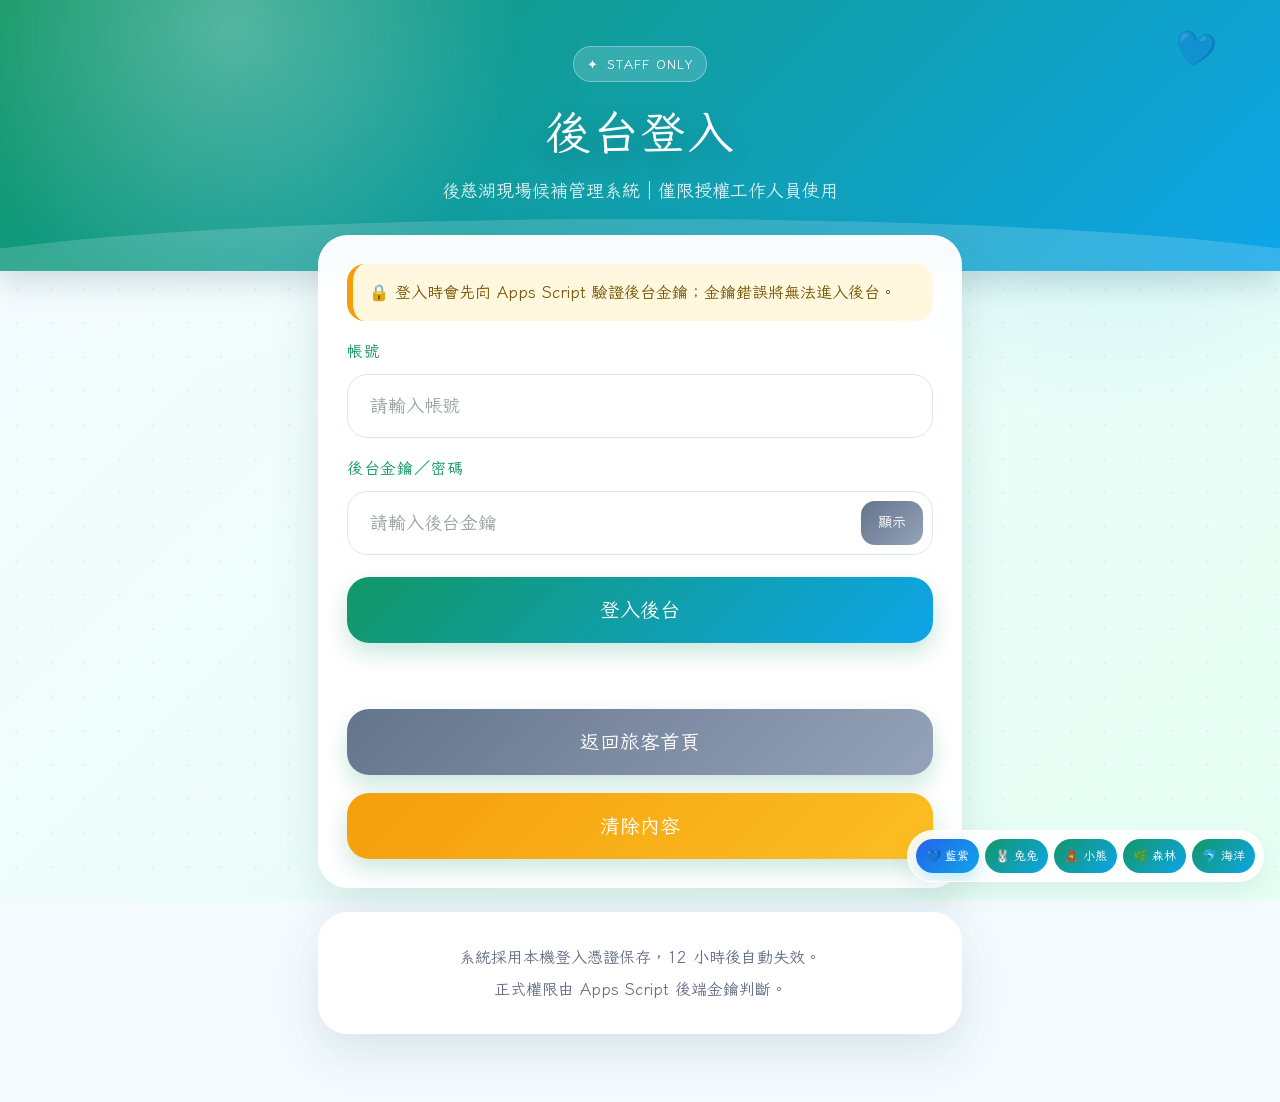
==== commit f5ce128a: "Use Iansui font across all waitlist pages" ====
--- a/admin-login.html
+++ b/admin-login.html
@@ -84,6 +84,16 @@
     #loginBtn,.grid.two .btn,.grid.two button{min-height:68px!important}
   }
 </style>
+<link rel="preconnect" href="https://fonts.googleapis.com">
+<link rel="preconnect" href="https://fonts.gstatic.com" crossorigin>
+<link href="https://fonts.googleapis.com/css2?family=Iansui&display=swap" rel="stylesheet">
+<style id="iansui-font-override">
+html,body,button,button *,input,select,textarea,option,a,label,
+[role="button"],.btn,.button,.nav,.chip,.tab,.key,.card{
+  font-family:"Iansui","Noto Sans TC","Microsoft JhengHei",sans-serif !important;
+  font-synthesis:none !important;
+}
+</style>
 </head>
 <body>
 <header class="hero"><div class="hero__kicker">STAFF ONLY</div><h1>後台登入</h1><p>後慈湖現場候補管理系統｜僅限授權工作人員使用</p></header>
--- a/theme.css
+++ b/theme.css
@@ -1,136 +1,74 @@
 /*
 Houcihu Onsite Waitlist System
-Unified visual system v14 Field Pro
+Unified visual system v16 Clean Field Pro
 Designed & Developed by Abby Luo
 */
 :root{
-  --forest:#155f34;
-  --forest-2:#23804a;
-  --forest-3:#e9f7ed;
-  --lake:#2563c9;
-  --sun:#d98900;
-  --danger:#cf2f2f;
-  --ink:#172617;
-  --muted:#647164;
-  --line:#e2ebe3;
+  --forest:#129766;
+  --forest-2:#0ea5e9;
+  --forest-3:#e8fff5;
+  --lake:#2563eb;
+  --sun:#f59e0b;
+  --danger:#e11d48;
+  --ink:#17302a;
+  --muted:#667085;
+  --line:#dbe7e5;
   --paper:#ffffff;
-  --bg-1:#edf7ef;
-  --bg-2:#dfeee4;
-  --soft:#f7fbf8;
-  --shadow:0 18px 45px rgba(22,67,37,.10);
-  --shadow-soft:0 10px 24px rgba(22,67,37,.08);
+  --bg-1:#f4fbff;
+  --bg-2:#e6fff4;
+  --soft:#f7fbfa;
+  --success:#16a34a;
+  --success-2:#15803d;
+  --warning:#f59e0b;
+  --orange:#f59e0b;
+  --pink:#ec4899;
+  --shadow:0 18px 45px rgba(15,74,80,.12);
+  --shadow-soft:0 10px 24px rgba(15,74,80,.08);
   --radius:24px;
   --radius-sm:16px;
   --safe-bottom:env(safe-area-inset-bottom,0px);
 }
+body[data-theme="bunny"]{--forest:#ec4899;--forest-2:#fb7185;--lake:#a855f7;--sun:#f59e0b;--danger:#e11d48;--bg-1:#fff5fb;--bg-2:#ffe7f3;--forest-3:#fff0f8;--line:#f9cfe2;--success:#16a34a;--success-2:#15803d;--pink:#fb7185}
+body[data-theme="bear"]{--forest:#b7791f;--forest-2:#f59e0b;--lake:#d97706;--sun:#ca8a04;--danger:#e11d48;--bg-1:#fff8e6;--bg-2:#ffefd0;--forest-3:#fff4d6;--line:#f4d59b;--success:#16a34a;--success-2:#15803d;--pink:#fb7185}
+body[data-theme="forest"]{--forest:#15803d;--forest-2:#22c55e;--lake:#0f766e;--sun:#ca8a04;--danger:#dc2626;--bg-1:#f0fff4;--bg-2:#dcfce7;--forest-3:#ecfdf5;--line:#bbf7d0;--success:#15803d;--success-2:#166534;--pink:#2dd4bf}
+body[data-theme="ocean"]{--forest:#0284c7;--forest-2:#06b6d4;--lake:#2563eb;--sun:#d97706;--danger:#e11d48;--bg-1:#effaff;--bg-2:#dff7ff;--forest-3:#e0f7ff;--line:#bae6fd;--success:#0f766e;--success-2:#0d9488;--pink:#38bdf8}
 *{box-sizing:border-box;-webkit-tap-highlight-color:transparent}
-html{font-size:16px;scroll-behavior:smooth}
-body{
-  margin:0;
-  min-height:100vh;
-  font-family:-apple-system,BlinkMacSystemFont,"Segoe UI","Noto Sans TC","Microsoft JhengHei",sans-serif;
-  color:var(--ink);
-  background:
-    radial-gradient(circle at 15% 0%,rgba(255,255,255,.95),rgba(255,255,255,0) 28rem),
-    linear-gradient(135deg,var(--bg-1),var(--bg-2));
-  background-attachment:fixed;
-  line-height:1.55;
-}
-a{color:inherit}
-button,input,select{font:inherit}
-button{touch-action:manipulation}
-.hero{
-  position:relative;
-  overflow:hidden;
-  color:#fff;
-  text-align:center;
-  padding:46px 18px 66px;
-  background:
-    radial-gradient(circle at 18% 10%,rgba(255,255,255,.22),transparent 18rem),
-    linear-gradient(135deg,var(--forest),var(--forest-2));
-  box-shadow:0 12px 26px rgba(15,64,33,.16);
-}
-.hero:after{
-  content:"";
-  position:absolute;
-  inset:auto -8% -68px -8%;
-  height:120px;
-  background:rgba(255,255,255,.16);
-  border-radius:50% 50% 0 0;
-}
-.hero__kicker{
-  display:inline-flex;
-  align-items:center;
-  gap:8px;
-  padding:7px 13px;
-  border:1px solid rgba(255,255,255,.32);
-  border-radius:999px;
-  background:rgba(255,255,255,.12);
-  font-size:13px;
-  font-weight:900;
-  letter-spacing:.06em;
-  backdrop-filter:blur(8px);
-}
-.hero h1{position:relative;margin:14px 0 0;font-size:clamp(28px,5vw,44px);font-weight:950;letter-spacing:.03em;z-index:1}
-.hero p{position:relative;margin:10px auto 0;max-width:720px;font-size:clamp(15px,2.2vw,18px);opacity:.94;z-index:1}
-.wrap{width:min(1040px,100%);margin:-36px auto 0;padding:0 16px 32px;position:relative;z-index:2}
-.wrap.narrow{width:min(680px,100%)}
-.card{
-  background:rgba(255,255,255,.94);
-  border:1px solid rgba(255,255,255,.85);
-  border-radius:var(--radius);
-  padding:22px;
-  margin-bottom:16px;
-  box-shadow:var(--shadow);
-  backdrop-filter:blur(14px);
-}
-.card.compact{padding:16px;border-radius:20px}
-.section-title{display:flex;align-items:center;justify-content:space-between;gap:12px;margin:0 0 14px}
-.section-title h2,h2.section-title{margin:0;color:var(--forest);font-size:22px;font-weight:950}
-.muted{color:var(--muted)}
-.notice{
-  border-left:6px solid var(--sun);
-  background:#fff7de;
-  color:#7a5a06;
-  font-weight:850;
-  line-height:1.75;
-}
-.notice.danger{border-left-color:var(--danger);background:#fff0f0;color:#8c2020}
+html{font-size:16px;scroll-behavior:smooth;background:var(--bg-1)}
+body{margin:0;min-height:100vh;font-family:-apple-system,BlinkMacSystemFont,"Segoe UI","Noto Sans TC","Microsoft JhengHei",sans-serif;color:var(--ink);background:radial-gradient(circle at 12% 0%,rgba(255,255,255,.95),rgba(255,255,255,0) 24rem),radial-gradient(circle at 86% 8%,color-mix(in srgb,var(--forest-2) 18%,transparent),transparent 22rem),linear-gradient(135deg,var(--bg-1),var(--bg-2));background-attachment:fixed;line-height:1.55;overflow-x:hidden}
+body:before{content:"";position:fixed;inset:0;pointer-events:none;opacity:.16;background-image:radial-gradient(circle,color-mix(in srgb,var(--forest-2) 50%,transparent) 1px,transparent 1.7px);background-size:34px 34px;z-index:0}
+a{color:inherit}button,input,select{font:inherit}button{touch-action:manipulation}
+.hero{position:relative;overflow:hidden;color:#fff;text-align:center;padding:46px 18px 66px;background:radial-gradient(circle at 18% 10%,rgba(255,255,255,.28),transparent 18rem),linear-gradient(135deg,var(--forest),var(--forest-2));box-shadow:0 12px 26px rgba(15,64,80,.16)}
+.hero:after{content:"💙";position:absolute;right:clamp(18px,5vw,70px);top:22px;font-size:34px;opacity:.38;transform:rotate(10deg)}
+.hero:before{content:"";position:absolute;inset:auto -8% -68px -8%;height:120px;background:rgba(255,255,255,.16);border-radius:50% 50% 0 0}
+.hero__kicker{position:relative;display:inline-flex;align-items:center;gap:8px;padding:7px 13px;border:1px solid rgba(255,255,255,.32);border-radius:999px;background:rgba(255,255,255,.16);font-size:13px;font-weight:950;letter-spacing:.08em;backdrop-filter:blur(8px);z-index:1}.hero__kicker:before{content:"✦"}
+.hero h1{position:relative;margin:14px 0 0;font-size:clamp(28px,5vw,46px);font-weight:950;letter-spacing:.03em;z-index:1;text-shadow:0 10px 28px rgba(0,0,0,.22)}
+.hero p{position:relative;margin:10px auto 0;max-width:760px;font-size:clamp(15px,2.2vw,18px);opacity:.94;z-index:1;color:rgba(255,255,255,.9)!important}
+.wrap{width:min(1040px,100%);margin:-36px auto 0;padding:0 16px 32px;position:relative;z-index:2}.wrap.narrow{width:min(680px,100%)}
+.card{background:rgba(255,255,255,.96);border:1px solid rgba(255,255,255,.9);border-radius:var(--radius);padding:22px;margin-bottom:16px;box-shadow:var(--shadow);backdrop-filter:blur(14px);color:var(--ink)}.card.compact{padding:16px;border-radius:20px}
+.section-title{display:flex;align-items:center;justify-content:space-between;gap:12px;margin:0 0 14px}.section-title h2,h2.section-title{margin:0;color:var(--forest);font-size:22px;font-weight:950}.section-title span{color:var(--muted);font-weight:900}.muted{color:var(--muted)}
+.notice{border-left:6px solid var(--sun);background:#fff8df;color:#7a5604;font-weight:850;line-height:1.75}.notice.danger{border-left-color:var(--danger);background:#fff1f3;color:#8d1231}
 .grid{display:grid;gap:14px}.grid.two{grid-template-columns:repeat(2,minmax(0,1fr))}.grid.three{grid-template-columns:repeat(3,minmax(0,1fr))}.grid.four{grid-template-columns:repeat(4,minmax(0,1fr))}.grid.auto{grid-template-columns:repeat(auto-fit,minmax(190px,1fr))}
-.kpi{display:flex;flex-direction:column;gap:6px;min-height:112px;justify-content:center}
-.kpi span{color:var(--muted);font-weight:850;font-size:14px}.kpi b{font-size:clamp(30px,6vw,46px);font-weight:950;line-height:1}.kpi small{color:var(--muted);font-weight:750}
-.big-number{font-size:clamp(62px,15vw,148px);font-weight:950;line-height:.95;text-align:center;color:var(--forest);letter-spacing:.02em;font-variant-numeric:tabular-nums}.big-number.flash{animation:pulse .7s ease}
-.sub{text-align:center;color:var(--muted);font-weight:850;margin-top:8px}
-.btn,button.btn,button{
-  display:inline-flex;
-  align-items:center;
-  justify-content:center;
-  gap:8px;
-  min-height:52px;
-  border:0;
-  border-radius:17px;
-  padding:14px 18px;
-  color:#fff!important;
-  -webkit-text-fill-color:#fff;
-  background:linear-gradient(135deg,var(--forest),var(--forest-2));
-  font-weight:950;
-  text-decoration:none;
-  cursor:pointer;
-  box-shadow:0 10px 22px rgba(31,122,63,.18);
-  transition:transform .14s ease,opacity .14s ease,box-shadow .14s ease;
-}
-.btn:active,button:active{transform:translateY(1px) scale(.985);box-shadow:0 6px 14px rgba(31,122,63,.14)}
-button:disabled,.btn.disabled{opacity:.62;cursor:not-allowed}.btn.block,button.block{width:100%;display:flex}.btn.big,button.big{min-height:86px;font-size:20px;border-radius:22px;flex-direction:column}.btn small{display:block;font-size:12px;font-weight:700;opacity:.92;margin-top:3px}.blue{background:linear-gradient(135deg,#2563c9,#4383e3)!important}.orange{background:linear-gradient(135deg,#d98900,#eba332)!important}.red{background:linear-gradient(135deg,#cf2f2f,#e45a5a)!important}.gray{background:linear-gradient(135deg,#5f6a61,#7d887f)!important}
-.field{margin:16px 0 0}.field label{display:block;margin-bottom:7px;color:var(--forest);font-weight:950}.field input,.field select{width:100%;min-height:54px;border:1px solid var(--line);border-radius:16px;background:#fff;padding:13px 15px;font-size:16px;outline:none;transition:border-color .16s ease,box-shadow .16s ease}.field input:focus,.field select:focus{border-color:var(--forest-2);box-shadow:0 0 0 4px rgba(35,128,74,.12)}
-.choice-box{display:grid;gap:10px;margin-top:14px;padding:14px;border:1px solid var(--line);border-radius:18px;background:var(--soft)}.choice-box label{display:flex;gap:10px;align-items:flex-start;font-weight:800;color:#2f3b2f}.choice-box input{width:auto;margin-top:5px}
-.table-wrap{overflow:auto;border-radius:18px;border:1px solid var(--line)}
-table{width:100%;border-collapse:collapse;background:#fff;min-width:760px}th,td{padding:12px;border-bottom:1px solid var(--line);text-align:center;vertical-align:middle}th{background:#f3faf5;color:var(--forest);font-weight:950;position:sticky;top:0}tr:last-child td{border-bottom:0}.row-actions{display:flex;gap:8px;justify-content:center;flex-wrap:wrap}.smallbtn{min-height:38px;padding:8px 12px;border-radius:12px;font-size:14px;box-shadow:none}
-.badge{display:inline-flex;align-items:center;justify-content:center;padding:6px 11px;border-radius:999px;font-size:13px;font-weight:950}.badge.waiting{background:#fff4cf;color:#8a6500}.badge.called{background:#e5efff;color:#245ec4}.badge.done{background:#e2f7e8;color:#19733c}.badge.cancel{background:#ffe3e3;color:#b52222}.badge.open{background:#e2f7e8;color:#19733c}.badge.closed{background:#ecefec;color:#647164}
-.slot-card{border:1px solid var(--line);background:#fbfffc;border-radius:20px;padding:17px;text-align:center}.slot-card h3{margin:0 0 8px;font-size:22px;font-weight:950}.slot-card .state{font-size:24px;font-weight:950}.greenText{color:var(--forest)!important}.blueText{color:var(--lake)!important}.orangeText{color:var(--sun)!important}.redText{color:var(--danger)!important}.grayText{color:var(--muted)!important}
-.mobile-list{display:grid;gap:10px}.list-item{display:flex;justify-content:space-between;gap:12px;align-items:center;border:1px solid var(--line);background:#fff;border-radius:18px;padding:14px;box-shadow:var(--shadow-soft)}.list-no{font-size:27px;font-weight:950;color:var(--forest)}.list-meta{font-size:14px;color:var(--muted);font-weight:750;margin-top:3px}.footer{text-align:center;color:var(--muted);font-size:13px;padding:12px 16px calc(24px + var(--safe-bottom))}
-.topbar{display:flex;justify-content:space-between;gap:14px;align-items:flex-start;flex-wrap:wrap}.topbar h1{margin:0;font-size:clamp(28px,4vw,38px);font-weight:950}.searchbox{flex:1;min-width:230px}.searchbox input{width:100%;border:1px solid var(--line);border-radius:16px;padding:14px 16px;outline:none}.side-layout{display:grid;grid-template-columns:260px 1fr;min-height:100vh}.sidebar{background:linear-gradient(180deg,var(--forest),var(--forest-2));color:#fff;padding:24px;position:sticky;top:0;height:100vh}.brand{font-size:27px;font-weight:950;line-height:1.25}.brand small{display:block;margin-top:8px;font-size:13px;opacity:.9}.menu{display:grid;gap:10px;margin-top:24px}.menu a{padding:13px 14px;border-radius:15px;background:rgba(255,255,255,.12);color:#fff;text-decoration:none;font-weight:900}.main{padding:20px}
-.calendar{display:grid;grid-template-columns:repeat(7,1fr);gap:8px}.dayname,.day{text-align:center;border-radius:14px;padding:10px 6px}.dayname{background:#f3faf5;color:var(--muted);font-weight:950}.day{min-height:66px;border:1px solid var(--line);display:flex;align-items:center;justify-content:center;flex-direction:column;font-weight:900;background:#fff}.day.today{border:2px solid var(--forest);background:#f1fff5}.day.close{background:#fff1f1;color:var(--danger);border-color:#ffd2d2}.day .note{font-size:12px;margin-top:3px;font-weight:950}
+.kpi{display:flex;flex-direction:column;gap:6px;min-height:112px;justify-content:center;text-align:center;background:linear-gradient(180deg,#fff,var(--soft));border:1px solid var(--line);box-shadow:var(--shadow-soft);border-radius:24px}.kpi span{color:var(--muted);font-weight:850;font-size:14px}.kpi b{font-size:clamp(30px,6vw,48px);font-weight:950;line-height:1}.kpi small{color:var(--muted);font-weight:750}
+.big-number{font-size:clamp(62px,15vw,150px);font-weight:950;line-height:.95;text-align:center;color:var(--forest);letter-spacing:.02em;font-variant-numeric:tabular-nums;text-shadow:0 8px 22px rgba(18,151,102,.12)}.big-number.flash{animation:pulse .7s ease}.sub{text-align:center;color:var(--muted);font-weight:850;margin-top:8px}
+.btn,button.btn,button{display:inline-flex;align-items:center;justify-content:center;gap:8px;min-height:52px;border:0;border-radius:17px;padding:14px 18px;color:#fff!important;-webkit-text-fill-color:#fff;background:linear-gradient(135deg,var(--forest),var(--forest-2));font-weight:950;text-decoration:none;cursor:pointer;box-shadow:0 10px 22px color-mix(in srgb,var(--forest) 22%,transparent);transition:transform .14s ease,opacity .14s ease,box-shadow .14s ease}.btn:active,button:active{transform:translateY(1px) scale(.985);box-shadow:0 6px 14px rgba(15,64,80,.16)}button:disabled,.btn.disabled{opacity:.62;cursor:not-allowed}.btn.block,button.block{width:100%;display:flex}.btn.big,button.big{min-height:86px;font-size:20px;border-radius:22px;flex-direction:column}.btn small{display:block;font-size:12px;font-weight:750;opacity:.92;margin-top:3px}.blue{background:linear-gradient(135deg,#2563eb,#38bdf8)!important}.orange{background:linear-gradient(135deg,#f59e0b,#fbbf24)!important}.red{background:linear-gradient(135deg,#e11d48,#fb7185)!important}.gray{background:linear-gradient(135deg,#64748b,#94a3b8)!important}
+.field{margin:16px 0 0}.field label{display:block;margin-bottom:7px;color:var(--forest);font-weight:950}.field input,.field select,.searchbox input{width:100%;min-height:54px;border:1px solid var(--line);border-radius:16px;background:#fff;color:var(--ink);padding:13px 15px;font-size:16px;outline:none;transition:border-color .16s ease,box-shadow .16s ease}.field input::placeholder,.searchbox input::placeholder{color:#9aa6a4}.field input:focus,.field select:focus,.searchbox input:focus{border-color:var(--forest-2);box-shadow:0 0 0 4px color-mix(in srgb,var(--forest-2) 14%,transparent)}
+.choice-box{display:grid;gap:10px;margin-top:14px;padding:14px;border:1px solid var(--line);border-radius:18px;background:var(--soft)}.choice-box label{display:flex;gap:10px;align-items:flex-start;font-weight:850;color:var(--ink)}.choice-box input{width:auto;margin-top:5px}
+.table-wrap{overflow:auto;border-radius:18px;border:1px solid var(--line)}table{width:100%;border-collapse:collapse;background:#fff;min-width:760px;color:var(--ink)}th,td{padding:12px;border-bottom:1px solid var(--line);text-align:center;vertical-align:middle}th{background:#f0faf8;color:var(--forest);font-weight:950;position:sticky;top:0}tr:last-child td{border-bottom:0}.row-actions{display:flex;gap:8px;justify-content:center;flex-wrap:wrap}.smallbtn{min-height:38px;padding:8px 12px;border-radius:12px;font-size:14px;box-shadow:none}
+.badge{display:inline-flex;align-items:center;justify-content:center;padding:6px 11px;border-radius:999px;font-size:13px;font-weight:950}.badge.waiting{background:#fff4cf;color:#8a6500}.badge.called{background:#e5efff;color:#245ec4}.badge.done,.badge.open{background:#e2f7e8;color:#19733c}.badge.cancel,.badge.closed{background:#ffe3e3;color:#b52222}
+.slot-card{border:1px solid var(--line);background:#fbfffc;border-radius:20px;padding:17px;text-align:center;color:var(--ink)}.slot-card h3{margin:0 0 8px;font-size:22px;font-weight:950}.slot-card .state{font-size:24px;font-weight:950}.greenText{color:var(--success)!important}.blueText{color:var(--lake)!important}.orangeText{color:var(--sun)!important}.redText{color:var(--danger)!important}.grayText{color:var(--muted)!important}
+.mobile-list{display:grid;gap:10px}.list-item{display:flex;justify-content:space-between;gap:12px;align-items:center;border:1px solid var(--line);background:#fff;border-radius:18px;padding:14px;box-shadow:var(--shadow-soft)}.list-no{font-size:27px;font-weight:950;color:var(--forest)}.list-meta{font-size:14px;color:var(--muted);font-weight:750;margin-top:3px}.footer{text-align:center;color:var(--muted);font-size:13px;padding:12px 16px calc(24px + var(--safe-bottom));position:relative;z-index:2}
+.topbar{display:flex;justify-content:space-between;gap:14px;align-items:flex-start;flex-wrap:wrap}.topbar h1{margin:0;font-size:clamp(28px,4vw,38px);font-weight:950}.searchbox{flex:1;min-width:230px}.side-layout{display:grid;grid-template-columns:260px 1fr;min-height:100vh;position:relative;z-index:1}.sidebar{background:linear-gradient(180deg,var(--forest),var(--forest-2));color:#fff;padding:24px;position:sticky;top:0;height:100vh;box-shadow:0 18px 48px rgba(15,64,80,.18)}.brand{font-size:27px;font-weight:950;line-height:1.25}.brand small{display:block;margin-top:8px;font-size:13px;opacity:.9}.menu{display:grid;gap:10px;margin-top:24px}.menu a{padding:13px 14px;border-radius:15px;background:rgba(255,255,255,.16);color:#fff;text-decoration:none;font-weight:900;border:1px solid rgba(255,255,255,.16)}.main{padding:20px;position:relative;z-index:1}
+.calendar{display:grid;grid-template-columns:repeat(7,1fr);gap:8px}.dayname,.day{text-align:center;border-radius:14px;padding:10px 6px}.dayname{background:#f3faf5;color:var(--muted);font-weight:950}.day{min-height:66px;border:1px solid var(--line);display:flex;align-items:center;justify-content:center;flex-direction:column;font-weight:900;background:#fff;color:var(--ink)}.day.today{border:2px solid var(--forest);background:#f1fff5}.day.close{background:#fff1f1;color:var(--danger);border-color:#ffd2d2}.day .note{font-size:12px;margin-top:3px;font-weight:950}
 .toast{position:fixed;left:50%;bottom:calc(20px + var(--safe-bottom));transform:translateX(-50%);z-index:9999;padding:12px 16px;border-radius:999px;background:#172617;color:#fff;font-weight:900;box-shadow:var(--shadow);opacity:0;pointer-events:none;transition:.2s}.toast.show{opacity:1;bottom:calc(28px + var(--safe-bottom))}
+.theme-switcher{position:fixed;right:16px;bottom:calc(18px + var(--safe-bottom));z-index:9998;display:flex;gap:6px;max-width:min(92vw,430px);overflow-x:auto;padding:8px;border:1px solid rgba(255,255,255,.85);border-radius:999px;background:rgba(255,255,255,.86);backdrop-filter:blur(16px);box-shadow:var(--shadow-soft)}.theme-switcher button{min-height:34px;padding:7px 10px;border-radius:999px;font-size:12px;white-space:nowrap;background:linear-gradient(135deg,var(--forest),var(--forest-2));box-shadow:none}.theme-switcher button.active{background:linear-gradient(135deg,var(--lake),var(--forest-2));box-shadow:0 8px 18px color-mix(in srgb,var(--forest-2) 22%,transparent)}
 @keyframes pulse{0%{transform:scale(1)}50%{transform:scale(1.055)}100%{transform:scale(1)}}
-@media(max-width:900px){.side-layout{grid-template-columns:1fr}.sidebar{position:relative;height:auto}.menu{grid-template-columns:repeat(2,minmax(0,1fr))}.main{padding:16px}.grid.four,.grid.three{grid-template-columns:repeat(2,minmax(0,1fr))}.wrap{padding-left:14px;padding-right:14px}}
-@media(max-width:620px){.hero{padding:34px 14px 58px}.wrap{margin-top:-30px}.card{padding:18px;border-radius:22px}.grid.two,.grid.three,.grid.four,.grid.auto{grid-template-columns:1fr}.btn.big,button.big{min-height:76px}.table-wrap{border-radius:14px}.list-item{align-items:flex-start;flex-direction:column}.row-actions{width:100%;display:grid;grid-template-columns:1fr 1fr}.smallbtn{width:100%}.calendar{gap:5px}.dayname,.day{font-size:13px;padding:8px 3px}.day{min-height:55px}.hero h1{font-size:28px}}
+@media(max-width:900px){.side-layout{grid-template-columns:1fr}.sidebar{position:relative;height:auto}.menu{grid-template-columns:repeat(2,minmax(0,1fr))}.main{padding:16px}.grid.four,.grid.three{grid-template-columns:repeat(2,minmax(0,1fr))}.wrap{padding-left:14px;padding-right:14px}.theme-switcher{right:10px;left:10px;bottom:calc(10px + var(--safe-bottom));justify-content:flex-start}}
+@media(max-width:620px){.hero{padding:34px 14px 58px}.wrap{margin-top:-30px}.card{padding:18px;border-radius:22px}.grid.two,.grid.three,.grid.four,.grid.auto{grid-template-columns:1fr}.btn.big,button.big{min-height:76px}.table-wrap{border-radius:14px}.list-item{align-items:flex-start;flex-direction:column}.row-actions{width:100%;display:grid;grid-template-columns:1fr 1fr}.smallbtn{width:100%}.calendar{gap:5px}.dayname,.day{font-size:13px;padding:8px 3px}.day{min-height:55px}.hero h1{font-size:28px}.theme-switcher{display:none}}
+
+
+/* IANSUI GLOBAL FONT OVERRIDE */
+    html,body,button,button *,input,select,textarea,option,a,label,[role="button"],.btn,.button,.nav,.chip,.tab,.key,.card{
+      font-family:"Iansui","Noto Sans TC","Microsoft JhengHei",sans-serif !important;
+      font-synthesis:none !important;
+    }
+    
